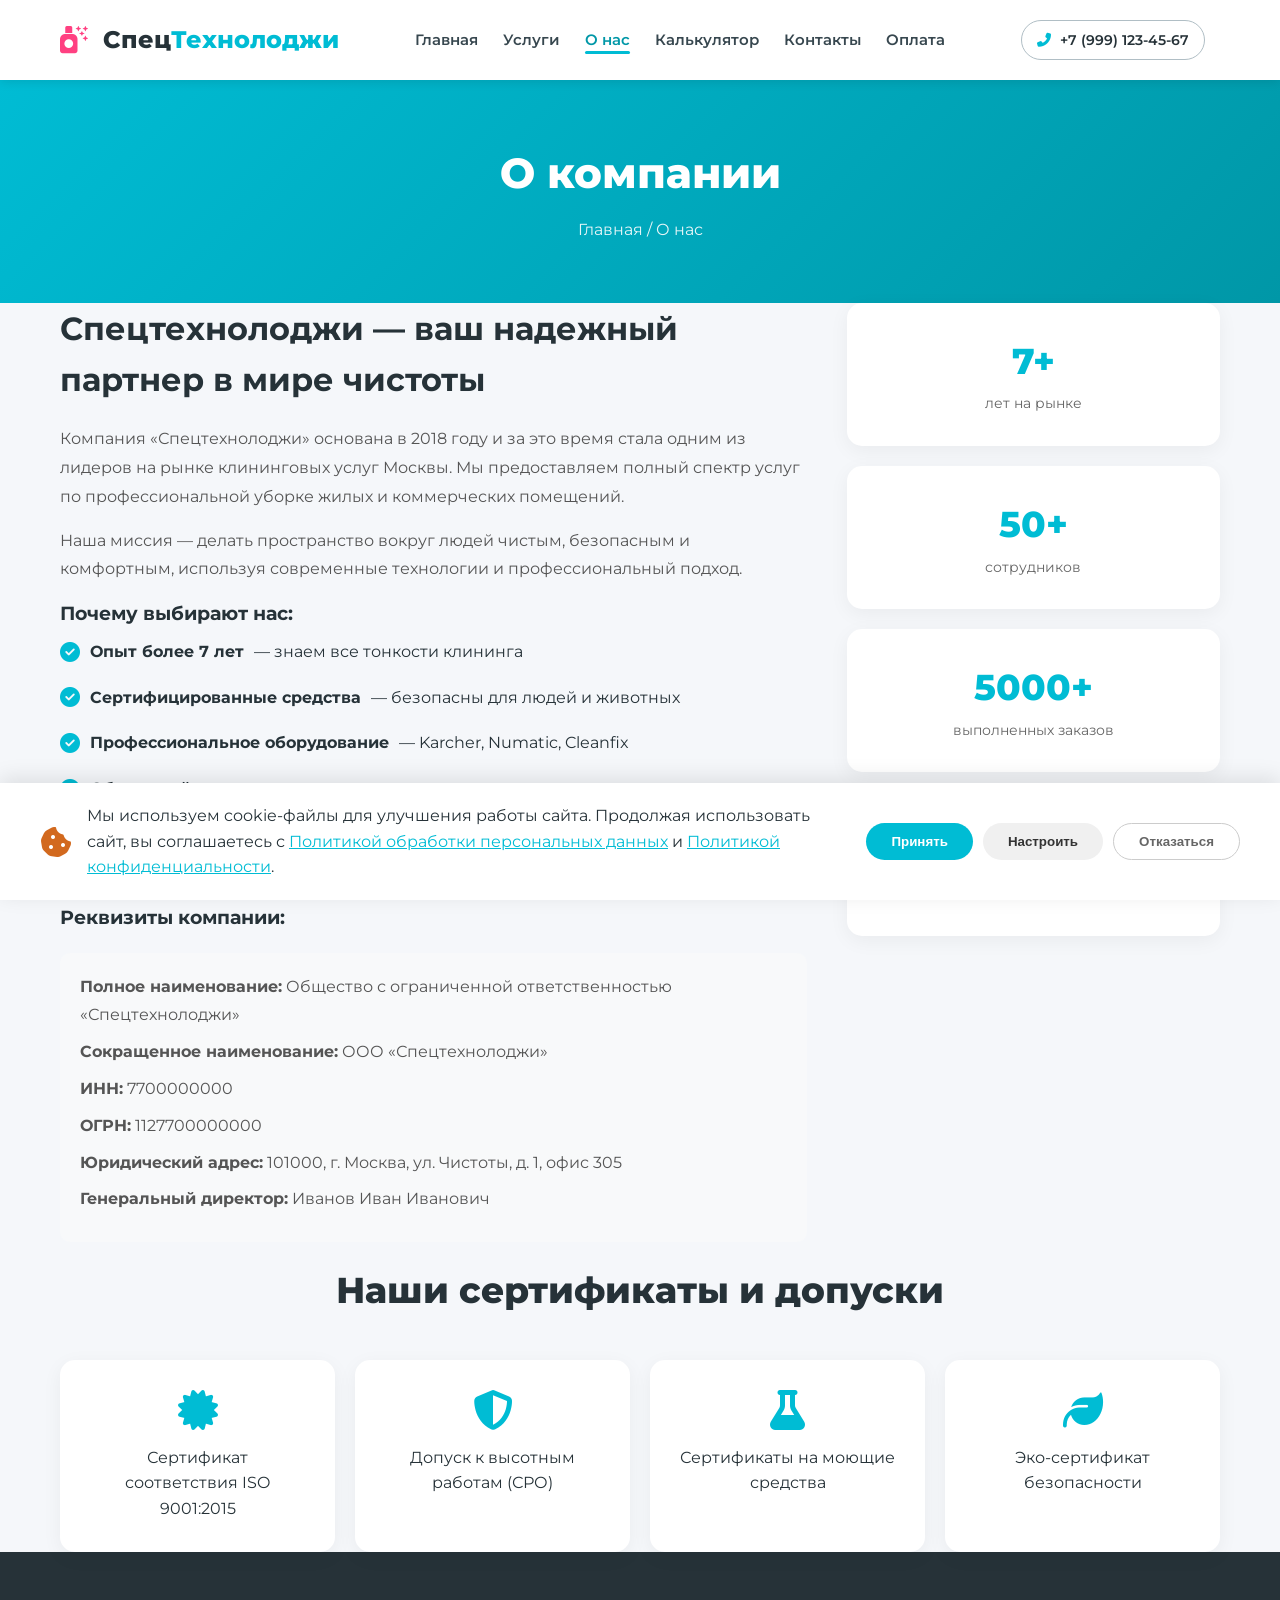
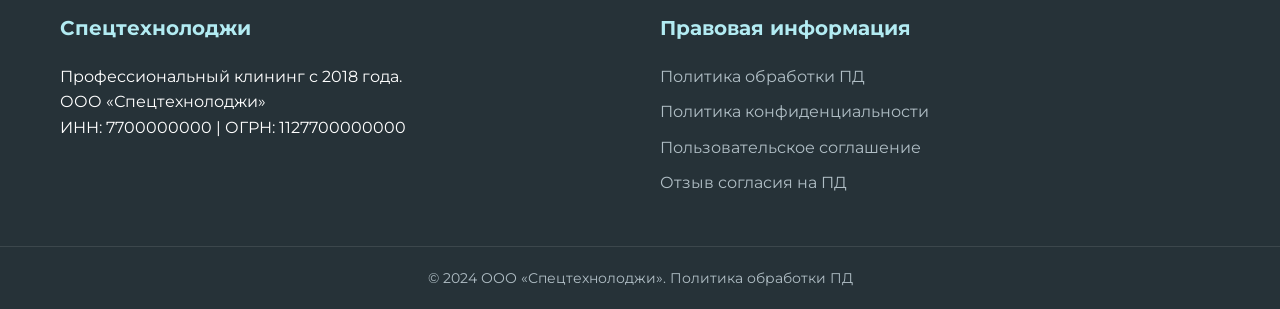
==== about.html @ 724055d8 "Описание что изменили" ====
<!DOCTYPE html>
<html lang="ru">
<head>
    <meta charset="UTF-8">
    <meta name="viewport" content="width=device-width, initial-scale=1.0, user-scalable=yes">
    <meta name="description" content="О компании Спецтехнолоджи - профессиональная клининговая компания в Москве с опытом более 7 лет. Узнайте о наших преимуществах, команде, сертификатах и лицензиях.">
    <meta name="keywords" content="о компании клининг, Спецтехнолоджи, клининговая компания Москва, отзывы клининг">
    <meta name="robots" content="index, follow">
    <link rel="canonical" href="https://spectechnology.ru/about.html">
    <title>О компании | Спецтехнолоджи - Клининговая компания в Москве</title>
    <link rel="stylesheet" href="css/style.css">
    <link href="https://fonts.googleapis.com/css2?family=Montserrat:wght@400;500;600;700;800&display=swap" rel="stylesheet">
    <link rel="stylesheet" href="https://cdnjs.cloudflare.com/ajax/libs/font-awesome/6.5.1/css/all.min.css" integrity="sha512-DTOQO9RWCH3ppGqcWaEA1BIZOC6xxalwEsw9c2QQeAIftl+Vegovlnee1c9QX4TctnWMn13TZye+giMm8e2LwA==" crossorigin="anonymous" referrerpolicy="no-referrer">
</head>
<body>
    <header class="header">
        <div class="container header-container">
            <a href="index.html" class="logo" aria-label="На главную">
                <i class="fas fa-spray-can-sparkles logo-icon"></i>
                <span>Спец<span class="logo-accent">Технолоджи</span></span>
            </a>
            <nav class="nav" id="nav-menu" aria-label="Основное меню">
                <ul class="nav-list">
                    <li><a href="index.html" class="nav-link">Главная</a></li>
                    <li><a href="services.html" class="nav-link">Услуги</a></li>
                    <li><a href="about.html" class="nav-link active" aria-current="page">О нас</a></li>
                    <li><a href="calculator.html" class="nav-link">Калькулятор</a></li>
                    <li><a href="contact.html" class="nav-link">Контакты</a></li>
                    <li><a href="payment.html" class="nav-link">Оплата</a></li>
                </ul>
                <div class="nav-contact-mobile">
                    <a href="tel:+79991234567" class="btn btn-call-mobile"><i class="fas fa-phone-alt"></i> Позвонить</a>
                    <a href="https://wa.me/79991234567" class="btn btn-wa-mobile" target="_blank" rel="noopener noreferrer"><i class="fab fa-whatsapp"></i> WhatsApp</a>
                    <a href="https://t.me/SpecTechnologyBot" class="btn btn-tg-mobile" target="_blank" rel="noopener noreferrer"><i class="fab fa-telegram-plane"></i> Telegram</a>
                </div>
            </nav>
            <div class="header-actions">
                <a href="tel:+79991234567" class="btn btn-phone"><i class="fas fa-phone-alt"></i> +7 (999) 123-45-67</a>
                <button class="burger-menu" id="burger-btn" aria-label="Открыть меню" aria-expanded="false">
                    <span></span><span></span><span></span>
                </button>
            </div>
        </div>
    </header>

    <main>
        <section class="page-header">
            <div class="container">
                <h1>О компании</h1>
                <nav aria-label="Хлебные крошки">
                    <p class="breadcrumbs"><a href="index.html">Главная</a> / О нас</p>
                </nav>
            </div>
        </section>

        <section class="about-content container">
            <div class="about-grid">
                <div class="about-text">
                    <h2>Спецтехнолоджи — ваш надежный партнер в мире чистоты</h2>
                    <p>Компания «Спецтехнолоджи» основана в 2018 году и за это время стала одним из лидеров на рынке клининговых услуг Москвы. Мы предоставляем полный спектр услуг по профессиональной уборке жилых и коммерческих помещений.</p>
                    <p>Наша миссия — делать пространство вокруг людей чистым, безопасным и комфортным, используя современные технологии и профессиональный подход.</p>
                    
                    <h3>Почему выбирают нас:</h3>
                    <ul class="about-list">
                        <li><i class="fas fa-check-circle"></i> <strong>Опыт более 7 лет</strong> — знаем все тонкости клининга</li>
                        <li><i class="fas fa-check-circle"></i> <strong>Сертифицированные средства</strong> — безопасны для людей и животных</li>
                        <li><i class="fas fa-check-circle"></i> <strong>Профессиональное оборудование</strong> — Karcher, Numatic, Cleanfix</li>
                        <li><i class="fas fa-check-circle"></i> <strong>Обученный персонал</strong> — все сотрудники проходят стажировку</li>
                        <li><i class="fas fa-check-circle"></i> <strong>Страхование ответственности</strong> — ваше имущество защищено</li>
                        <li><i class="fas fa-check-circle"></i> <strong>Гибкие цены</strong> — система скидок для постоянных клиентов</li>
                    </ul>
                    
                    <h3>Реквизиты компании:</h3>
                    <div class="company-details">
                        <p><strong>Полное наименование:</strong> Общество с ограниченной ответственностью «Спецтехнолоджи»</p>
                        <p><strong>Сокращенное наименование:</strong> ООО «Спецтехнолоджи»</p>
                        <p><strong>ИНН:</strong> 7700000000</p>
                        <p><strong>ОГРН:</strong> 1127700000000</p>
                        <p><strong>Юридический адрес:</strong> 101000, г. Москва, ул. Чистоты, д. 1, офис 305</p>
                        <p><strong>Генеральный директор:</strong> Иванов Иван Иванович</p>
                    </div>
                </div>
                <div class="about-stats">
                    <div class="stat-card">
                        <span class="stat-big">7+</span>
                        <span class="stat-text">лет на рынке</span>
                    </div>
                    <div class="stat-card">
                        <span class="stat-big">50+</span>
                        <span class="stat-text">сотрудников</span>
                    </div>
                    <div class="stat-card">
                        <span class="stat-big">5000+</span>
                        <span class="stat-text">выполненных заказов</span>
                    </div>
                    <div class="stat-card">
                        <span class="stat-big">98%</span>
                        <span class="stat-text">довольных клиентов</span>
                    </div>
                </div>
            </div>
        </section>

        <section class="certificates container">
            <h2 class="section-title">Наши сертификаты и допуски</h2>
            <div class="certs-grid">
                <div class="cert-card">
                    <i class="fas fa-certificate"></i>
                    <p>Сертификат соответствия ISO 9001:2015</p>
                </div>
                <div class="cert-card">
                    <i class="fas fa-shield-alt"></i>
                    <p>Допуск к высотным работам (СРО)</p>
                </div>
                <div class="cert-card">
                    <i class="fas fa-flask"></i>
                    <p>Сертификаты на моющие средства</p>
                </div>
                <div class="cert-card">
                    <i class="fas fa-leaf"></i>
                    <p>Эко-сертификат безопасности</p>
                </div>
            </div>
        </section>
    </main>

    <footer class="footer">
        <div class="container footer-container">
            <div class="footer-col">
                <h4>Спецтехнолоджи</h4>
                <p>Профессиональный клининг с 2018 года.</p>
                <p>ООО «Спецтехнолоджи»</p>
                <p>ИНН: 7700000000 | ОГРН: 1127700000000</p>
            </div>
            <div class="footer-col">
                <h4>Правовая информация</h4>
                <ul>
                    <li><a href="personal-data-policy.html">Политика обработки ПД</a></li>
                    <li><a href="privacy-policy.html">Политика конфиденциальности</a></li>
                    <li><a href="terms-of-use.html">Пользовательское соглашение</a></li>
                    <li><a href="revoke-consent.html">Отзыв согласия на ПД</a></li>
                </ul>
            </div>
        </div>
        <div class="footer-bottom">
            <div class="container">
                <p>&copy; 2024 ООО «Спецтехнолоджи». <a href="personal-data-policy.html">Политика обработки ПД</a></p>
            </div>
        </div>
    </footer>

    <script src="js/script.js"></script>
    <script src="js/cookie-consent.js"></script>
</body>
</html>
---- css/style.css ----
:root {
    --primary: #00BCD4;
    --primary-dark: #0097A7;
    --primary-light: #B2EBF2;
    --accent: #FF4081;
    --accent-dark: #F50057;
    --dark: #263238;
    --dark-light: #37474F;
    --light: #F5F7FA;
    --white: #FFFFFF;
    --gray: #B0BEC5;
    --font: 'Montserrat', sans-serif;
}

* {
    margin: 0;
    padding: 0;
    box-sizing: border-box;
}

body {
    font-family: var(--font);
    color: var(--dark);
    background-color: var(--light);
    line-height: 1.6;
}

.container {
    max-width: 1200px;
    margin: 0 auto;
    padding: 0 20px;
}

/* ========== КНОПКИ ========== */
.btn {
    display: inline-block;
    padding: 12px 28px;
    border-radius: 50px;
    font-weight: 600;
    text-decoration: none;
    transition: all 0.3s ease;
    border: none;
    cursor: pointer;
    font-family: var(--font);
    font-size: 16px;
    text-align: center;
}

.btn-primary {
    background: linear-gradient(135deg, var(--primary), var(--primary-dark));
    color: var(--white);
    box-shadow: 0 4px 15px rgba(0, 188, 212, 0.4);
}
.btn-primary:hover {
    box-shadow: 0 6px 20px rgba(0, 188, 212, 0.6);
    transform: translateY(-2px);
}

.btn-outline {
    border: 2px solid var(--white);
    color: var(--white);
    background: transparent;
}
.btn-outline:hover {
    background: var(--white);
    color: var(--primary-dark);
}

.btn-outline-dark {
    border: 2px solid var(--dark);
    color: var(--dark);
    background: transparent;
    padding: 10px 25px;
    border-radius: 25px;
    cursor: pointer;
    font-weight: 600;
    text-decoration: none;
    display: inline-block;
}
.btn-outline-dark:hover {
    background: var(--dark);
    color: white;
}

.btn-phone {
    background: transparent;
    color: var(--dark);
    border: 1px solid var(--gray);
    padding: 8px 15px;
    font-size: 14px;
    margin-right: 15px;
}
.btn-phone i { color: var(--primary); margin-right: 5px; }

.btn-small {
    padding: 8px 20px;
    font-size: 14px;
    background: var(--primary);
    color: white;
    border-radius: 25px;
    text-decoration: none;
    display: inline-block;
    margin-top: 15px;
}

.btn-large {
    padding: 15px 40px;
    font-size: 18px;
    width: auto;
}

/* ========== ШАПКА ========== */
.header {
    background: var(--white);
    box-shadow: 0 2px 10px rgba(0,0,0,0.1);
    position: sticky;
    top: 0;
    z-index: 100;
    width: 100%;
}

.header-container {
    display: flex;
    align-items: center;
    justify-content: space-between;
    height: 80px;
    max-width: 1200px;
    margin: 0 auto;
    padding: 0 20px;
}

/* Логотип слева */
.logo {
    font-size: 24px;
    font-weight: 800;
    text-decoration: none;
    color: var(--dark);
    display: flex;
    align-items: center;
    gap: 10px;
    white-space: nowrap;
    flex-shrink: 0;
}
.logo-accent { color: var(--primary); }
.logo-icon { color: var(--accent); margin-right: 5px; font-size: 28px; }

/* Навигация по центру */
.nav {
    display: flex;
    justify-content: center;
    flex: 1;
    margin: 0 20px;
}

.nav-list {
    display: flex;
    list-style: none;
    gap: 25px;
    margin: 0;
    padding: 0;
}

.nav-link {
    text-decoration: none;
    color: var(--dark-light);
    font-weight: 600;
    position: relative;
    padding-bottom: 5px;
    transition: 0.3s;
    white-space: nowrap;
    font-size: 15px;
}

.nav-link.active, .nav-link:hover {
    color: var(--primary-dark);
}

.nav-link.active::after {
    content: '';
    position: absolute;
    bottom: 0;
    left: 0;
    width: 100%;
    height: 3px;
    background: var(--primary);
    border-radius: 2px;
}

/* Телефон и соцсети справа */
.header-actions {
    display: flex;
    align-items: center;
    gap: 12px;
    flex-shrink: 0;
}

.social-links-header {
    display: flex;
    gap: 8px;
}

.social-icon {
    width: 36px;
    height: 36px;
    border-radius: 50%;
    display: flex;
    align-items: center;
    justify-content: center;
    color: white;
    font-size: 16px;
    text-decoration: none;
    transition: 0.3s;
}
.social-icon.wa { background: #25D366; }
.social-icon.tg { background: #0088cc; }
.social-icon:hover { transform: scale(1.1); }

/* Бургер-меню */
.burger-menu {
    display: none;
    flex-direction: column;
    gap: 5px;
    background: none;
    border: none;
    cursor: pointer;
    padding: 5px;
}
.burger-menu span {
    width: 25px;
    height: 3px;
    background: var(--dark);
    transition: 0.3s;
}

.nav-contact-mobile { display: none; }

/* ========== ГЕРОЙ ========== */
.hero {
    background: linear-gradient(135deg, #00BCD4 0%, #0097A7 50%, #006064 100%);
    min-height: 600px;
    display: flex;
    align-items: center;
    position: relative;
    color: var(--white);
    overflow: hidden;
}

.hero::before {
    content: '';
    position: absolute;
    top: -50%;
    right: -10%;
    width: 500px;
    height: 500px;
    background: rgba(255,255,255,0.05);
    border-radius: 50%;
}

.hero-content {
    position: relative;
    z-index: 1;
    padding: 80px 0;
    max-width: 650px;
}

.hero h1 {
    font-size: 48px;
    font-weight: 800;
    margin-bottom: 20px;
    line-height: 1.2;
}

.hero-subtitle {
    font-size: 18px;
    margin-bottom: 30px;
    opacity: 0.9;
    line-height: 1.6;
}

.hero-buttons {
    display: flex;
    gap: 15px;
    flex-wrap: wrap;
    margin-bottom: 40px;
}

.hero-stats {
    display: flex;
    gap: 40px;
}

.stat-item {
    text-align: center;
}

.stat-number {
    display: block;
    font-size: 32px;
    font-weight: 800;
}

.stat-label {
    font-size: 14px;
    opacity: 0.8;
}

/* ========== ПРЕИМУЩЕСТВА ========== */
.features {
    display: grid;
    grid-template-columns: repeat(auto-fit, minmax(280px, 1fr));
    gap: 30px;
    margin-top: -60px;
    position: relative;
    z-index: 2;
}

.feature-card {
    background: var(--white);
    padding: 40px 30px;
    border-radius: 20px;
    box-shadow: 0 10px 30px rgba(0,0,0,0.08);
    text-align: center;
    transition: 0.3s;
}

.feature-card:hover {
    transform: translateY(-10px);
    box-shadow: 0 15px 40px rgba(0,0,0,0.12);
}

.feature-icon-wrapper {
    width: 80px;
    height: 80px;
    background: linear-gradient(135deg, var(--primary-light), var(--primary));
    border-radius: 50%;
    display: flex;
    align-items: center;
    justify-content: center;
    margin: 0 auto 20px;
}

.feature-icon {
    font-size: 35px;
    color: white;
}

.feature-card h3 {
    font-size: 20px;
    margin-bottom: 15px;
    color: var(--dark);
}

.feature-card p {
    color: #666;
    line-height: 1.6;
}

/* ========== СЕКЦИИ ========== */
section {
    padding: 80px 0;
}

.section-title {
    text-align: center;
    font-size: 36px;
    font-weight: 800;
    margin-bottom: 15px;
    color: var(--dark);
}

.section-subtitle {
    text-align: center;
    color: #666;
    margin-bottom: 50px;
    font-size: 18px;
}

/* ========== УСЛУГИ НА ГЛАВНОЙ ========== */
.services-grid {
    display: grid;
    grid-template-columns: repeat(auto-fit, minmax(300px, 1fr));
    gap: 30px;
}

.service-card {
    background: white;
    padding: 40px 30px;
    border-radius: 20px;
    box-shadow: 0 5px 20px rgba(0,0,0,0.05);
    text-align: center;
    transition: 0.3s;
    display: flex;
    flex-direction: column;
}

.service-card:hover {
    transform: translateY(-5px);
    box-shadow: 0 10px 30px rgba(0,0,0,0.1);
}

.service-card-icon {
    font-size: 50px;
    color: var(--primary);
    margin-bottom: 20px;
}

.service-card h3 {
    font-size: 20px;
    margin-bottom: 15px;
}

.service-card p {
    color: #666;
    margin-bottom: 20px;
    line-height: 1.6;
    flex-grow: 1;
}

.service-card .btn-small {
    margin-top: auto;
    align-self: center;
}

/* Специальная карточка CTA */
.service-card-cta {
    background: linear-gradient(135deg, #E0F7FA, #B2EBF2);
    border: 2px dashed var(--primary);
    justify-content: center;
}

.service-card-cta .service-card-icon {
    opacity: 0.6;
}

.service-card-cta h3 {
    color: var(--primary-dark);
}

.service-card-cta .btn-primary {
    background: linear-gradient(135deg, var(--primary), var(--primary-dark));
    color: white;
    margin-top: auto;
    align-self: center;
}

/* ========== КАК МЫ РАБОТАЕМ ========== */
.how-we-work {
    background: white;
    margin: 0;
    padding: 80px 20px;
    text-align: center;
}

.how-we-work .section-title {
    margin-bottom: 50px;
}

.steps {
    display: flex;
    justify-content: center;
    align-items: center;
    gap: 20px;
    flex-wrap: wrap;
    max-width: 1000px;
    margin: 0 auto;
}

.step {
    text-align: center;
    flex: 1;
    min-width: 150px;
}

.step-number {
    width: 60px;
    height: 60px;
    background: linear-gradient(135deg, var(--primary), var(--primary-dark));
    color: white;
    border-radius: 50%;
    display: flex;
    align-items: center;
    justify-content: center;
    font-size: 24px;
    font-weight: 800;
    margin: 0 auto 15px;
}

.step h4 {
    font-size: 18px;
    margin-bottom: 10px;
}

.step p {
    font-size: 14px;
    color: #666;
}

.step-arrow {
    font-size: 30px;
    color: var(--primary);
}

/* ========== ФОРМА ЗАЯВКИ ========== */
.quick-form-section {
    background: linear-gradient(135deg, #00BCD4, #0097A7);
    color: white;
    text-align: center;
    margin: 0;
}

.quick-form-section h2 {
    font-size: 36px;
    margin-bottom: 15px;
}

.quick-form-section > .container > p {
    margin-bottom: 30px;
    font-size: 18px;
    opacity: 0.9;
}

.quick-form .form-group {
    display: flex;
    gap: 15px;
    flex-wrap: wrap;
    justify-content: center;
    margin: 30px 0 15px;
}

.quick-form input[type="text"],
.quick-form input[type="tel"],
.quick-form input[type="email"],
.quick-form input[type="number"] {
    padding: 15px 25px;
    border: 2px solid transparent;
    border-radius: 50px;
    flex: 1 1 250px;
    font-family: var(--font);
    font-size: 16px;
    transition: 0.3s;
    outline: none;
}

.quick-form input:focus {
    border-color: var(--accent);
}

.form-footer {
    margin-top: 20px;
}

.privacy-check {
    display: flex;
    align-items: center;
    gap: 10px;
    justify-content: center;
    font-size: 14px;
    margin: 15px 0;
}

.privacy-check a {
    color: white;
    text-decoration: underline;
}

.age-notice {
    font-size: 13px;
    opacity: 0.8;
    margin-top: 10px;
}

/* ========== ОТЗЫВЫ ========== */
.reviews {
    background: white;
    margin: 0;
    text-align: center;
}

.reviews .section-title {
    margin-bottom: 50px;
}

.reviews-grid {
    display: grid;
    grid-template-columns: repeat(auto-fit, minmax(300px, 1fr));
    gap: 30px;
    text-align: left;
}

.review-card {
    background: var(--light);
    padding: 30px;
    border-radius: 20px;
}

.review-stars {
    color: #FFD700;
    font-size: 20px;
    margin-bottom: 15px;
}

.review-text {
    font-style: italic;
    color: #555;
    margin-bottom: 15px;
    line-height: 1.6;
}

.review-author {
    font-weight: 600;
    color: var(--dark);
}

/* ========== СТРАНИЦЫ ========== */
.page-header {
    background: linear-gradient(135deg, var(--primary), var(--primary-dark));
    color: white;
    padding: 60px 0;
    text-align: center;
}

.page-header h1 {
    font-size: 42px;
    font-weight: 800;
    margin-bottom: 10px;
}

.breadcrumbs {
    font-size: 16px;
    opacity: 0.9;
}

.breadcrumbs a {
    color: white;
    text-decoration: none;
}
.breadcrumbs a:hover {
    text-decoration: underline;
}

/* ========== УСЛУГИ ДЕТАЛЬНО ========== */
.services-detailed {
    padding: 60px 20px;
}

.service-detail-card {
    display: flex;
    gap: 40px;
    background: white;
    border-radius: 20px;
    padding: 40px;
    margin-bottom: 30px;
    box-shadow: 0 5px 20px rgba(0,0,0,0.05);
    align-items: flex-start;
}

.service-detail-image {
    width: 100px;
    height: 100px;
    background: linear-gradient(135deg, var(--primary-light), var(--primary));
    border-radius: 20px;
    display: flex;
    align-items: center;
    justify-content: center;
    flex-shrink: 0;
}

.service-detail-image i {
    font-size: 50px;
    color: white;
}

.service-detail-content {
    flex: 1;
}

.service-detail-content h2 {
    font-size: 28px;
    margin-bottom: 15px;
    color: var(--dark);
}

.service-detail-content h3 {
    font-size: 18px;
    margin: 20px 0 10px;
    color: var(--primary-dark);
}

.service-detail-content ul {
    list-style: none;
    padding: 0;
}

.service-detail-content ul li {
    padding: 5px 0;
    color: #555;
}

.service-detail-content ul li::before {
    content: '✓';
    color: var(--primary);
    margin-right: 10px;
    font-weight: bold;
}

.service-prices {
    margin: 20px 0;
    display: flex;
    align-items: baseline;
    gap: 10px;
}

.price {
    font-size: 28px;
    font-weight: 800;
    color: var(--primary-dark);
}

.price-note {
    font-size: 14px;
    color: #999;
}

/* ========== О КОМПАНИИ ========== */
.about-grid {
    display: grid;
    grid-template-columns: 2fr 1fr;
    gap: 40px;
    align-items: start;
}

.about-text h2 {
    font-size: 32px;
    margin-bottom: 20px;
    color: var(--dark);
}

.about-text p {
    margin-bottom: 15px;
    line-height: 1.8;
    color: #555;
}

.about-list {
    list-style: none;
    padding: 0;
}

.about-list li {
    padding: 10px 0;
    display: flex;
    align-items: center;
    gap: 10px;
}

.about-list li i {
    color: var(--primary);
    font-size: 20px;
}

.about-stats {
    display: flex;
    flex-direction: column;
    gap: 20px;
}

.stat-card {
    background: white;
    padding: 30px;
    border-radius: 15px;
    text-align: center;
    box-shadow: 0 5px 20px rgba(0,0,0,0.05);
}

.stat-big {
    display: block;
    font-size: 36px;
    font-weight: 800;
    color: var(--primary);
}

.stat-text {
    color: #666;
    font-size: 14px;
}

.company-details {
    background: #f8f9fa;
    padding: 20px;
    border-radius: 10px;
    margin: 20px 0;
}

.company-details p {
    margin-bottom: 8px;
}

/* ========== СЕРТИФИКАТЫ ========== */
.certs-grid {
    display: grid;
    grid-template-columns: repeat(auto-fit, minmax(250px, 1fr));
    gap: 20px;
    margin-top: 40px;
}

.cert-card {
    background: white;
    padding: 30px;
    border-radius: 15px;
    text-align: center;
    box-shadow: 0 5px 20px rgba(0,0,0,0.05);
}

.cert-card i {
    font-size: 40px;
    color: var(--primary);
    margin-bottom: 15px;
}

/* ========== КАЛЬКУЛЯТОР ========== */
.calculator-wrapper {
    background: white;
    border-radius: 20px;
    padding: 40px;
    box-shadow: 0 10px 30px rgba(0,0,0,0.05);
    max-width: 600px;
    margin: 0 auto;
}

.calculator-wrapper h2 {
    text-align: center;
    margin-bottom: 10px;
}

.calculator-wrapper > p {
    text-align: center;
    color: #666;
    margin-bottom: 30px;
}

.calculator-form {
    display: flex;
    flex-direction: column;
    gap: 20px;
}

.calc-field {
    display: flex;
    flex-direction: column;
    gap: 8px;
}

.calc-field label {
    font-weight: 600;
    color: var(--dark);
}

.calc-field select,
.calc-field input {
    padding: 12px 15px;
    border: 2px solid #e0e0e0;
    border-radius: 10px;
    font-size: 16px;
    font-family: var(--font);
}

.calc-field select:focus,
.calc-field input:focus {
    outline: none;
    border-color: var(--primary);
}

.checkbox-field {
    flex-direction: row;
    align-items: center;
    gap: 10px;
}

.checkbox-field input[type="checkbox"] {
    width: 20px;
    height: 20px;
    cursor: pointer;
}

.calc-result {
    background: #E0F7FA;
    padding: 20px;
    border-radius: 15px;
    margin-top: 20px;
    text-align: center;
    font-size: 20px;
    color: var(--primary-dark);
}

.calc-note {
    text-align: center;
    margin-top: 30px;
    padding: 20px;
    background: #FFF8E1;
    border-radius: 10px;
}

.calc-note p {
    margin-bottom: 15px;
    color: #F57F17;
}

/* ========== КОНТАКТЫ ========== */
.contact-grid {
    display: grid;
    grid-template-columns: 1fr 1fr;
    gap: 40px;
}

.contact-methods {
    display: flex;
    flex-direction: column;
    gap: 15px;
    margin-top: 30px;
}

.contact-method {
    display: flex;
    align-items: center;
    gap: 15px;
    padding: 15px 20px;
    border-radius: 15px;
    text-decoration: none;
    transition: 0.3s;
    background: white;
    box-shadow: 0 2px 10px rgba(0,0,0,0.05);
}

.contact-method:hover {
    transform: translateX(5px);
    box-shadow: 0 5px 20px rgba(0,0,0,0.1);
}

.contact-method i {
    font-size: 24px;
    width: 40px;
    text-align: center;
}

.phone-method i { color: #4CAF50; }
.wa-method i { color: #25D366; }
.tg-method i { color: #0088cc; }
.email-method i { color: #FF5722; }
.address-method i { color: #FF9800; }
.time-method i { color: #9C27B0; }
.requisites-method i { color: #607D8B; }

.contact-method strong {
    display: block;
    color: var(--dark);
    margin-bottom: 3px;
}

.contact-method span {
    color: #666;
    font-size: 14px;
}

.contact-form-wrapper {
    background: white;
    padding: 40px;
    border-radius: 20px;
    box-shadow: 0 10px 30px rgba(0,0,0,0.05);
}

.contact-form {
    display: flex;
    flex-direction: column;
    gap: 20px;
}

.form-field {
    display: flex;
    flex-direction: column;
    gap: 8px;
}

.form-field label {
    font-weight: 600;
    color: var(--dark);
}

.form-field input,
.form-field select,
.form-field textarea {
    padding: 12px 15px;
    border: 2px solid #e0e0e0;
    border-radius: 10px;
    font-size: 16px;
    font-family: var(--font);
}

.form-field input:focus,
.form-field select:focus,
.form-field textarea:focus {
    outline: none;
    border-color: var(--primary);
}

/* ========== ОПЛАТА ========== */
.payment-card {
    background: white;
    border-radius: 20px;
    padding: 40px;
    box-shadow: 0 10px 30px rgba(0,0,0,0.05);
    max-width: 600px;
    margin: 0 auto;
}

.payment-method-card {
    display: flex;
    align-items: center;
    gap: 15px;
    padding: 15px 20px;
    border: 2px solid var(--primary);
    border-radius: 10px;
    background: #f0fdff;
    margin: 15px 0;
}

.payment-method-card i {
    font-size: 24px;
    color: var(--primary);
}

.secure-note {
    text-align: center;
    color: #4CAF50;
    font-size: 14px;
    margin-top: 15px;
}

.payment-info {
    max-width: 600px;
    margin: 40px auto;
    background: white;
    padding: 30px;
    border-radius: 20px;
    box-shadow: 0 5px 20px rgba(0,0,0,0.05);
}

.payment-info h3 {
    margin-top: 20px;
    margin-bottom: 10px;
}

.payment-info ul {
    list-style: none;
    padding: 0;
}

.payment-info ul li {
    padding: 8px 0;
}

/* ========== CTA ========== */
.cta-section {
    background: linear-gradient(135deg, var(--primary), var(--primary-dark));
    color: white;
    text-align: center;
    padding: 80px 20px;
}

.cta-section h2 {
    font-size: 36px;
    margin-bottom: 15px;
}

.cta-section p {
    font-size: 18px;
    margin-bottom: 30px;
    opacity: 0.9;
}

/* ========== КАРТА ========== */
.map-placeholder {
    border-radius: 20px;
    overflow: hidden;
    box-shadow: 0 5px 20px rgba(0,0,0,0.05);
}

/* ========== ПОДВАЛ ========== */
.footer {
    background: var(--dark);
    color: var(--white);
    padding: 60px 0 20px;
}

.footer-container {
    display: grid;
    grid-template-columns: repeat(auto-fit, minmax(250px, 1fr));
    gap: 40px;
}

.footer h4 {
    font-size: 20px;
    margin-bottom: 20px;
    color: var(--primary-light);
}

.footer a {
    color: var(--gray);
    text-decoration: none;
}

.footer a:hover {
    color: var(--primary);
}

.footer ul {
    list-style: none;
}

.footer ul li {
    margin-bottom: 10px;
    display: flex;
    align-items: center;
    gap: 8px;
}

.footer-socials {
    display: flex;
    gap: 10px;
    margin-top: 15px;
}

.footer-socials a {
    width: 40px;
    height: 40px;
    background: rgba(255,255,255,0.1);
    border-radius: 50%;
    display: flex;
    align-items: center;
    justify-content: center;
    color: white;
    font-size: 18px;
    transition: 0.3s;
}

.footer-socials a:hover {
    background: var(--primary);
}

.footer-bottom {
    border-top: 1px solid rgba(255,255,255,0.1);
    margin-top: 40px;
    padding-top: 20px;
    text-align: center;
    font-size: 14px;
    color: var(--gray);
}

.footer-disclaimer {
    font-size: 12px;
    color: #999;
    margin-top: 10px;
}

/* ========== МОДАЛЬНЫЕ ОКНА ========== */
.modal {
    display: none;
    position: fixed;
    z-index: 200;
    left: 0;
    top: 0;
    width: 100%;
    height: 100%;
    background: rgba(0,0,0,0.5);
    overflow-y: auto;
}

.modal-content {
    background: white;
    margin: 10% auto;
    padding: 30px;
    width: 80%;
    max-width: 600px;
    border-radius: 20px;
    position: relative;
}

.close-modal {
    position: absolute;
    top: 15px;
    right: 20px;
    font-size: 28px;
    cursor: pointer;
    color: var(--gray);
    background: none;
    border: none;
}
.close-modal:hover {
    color: var(--dark);
}

/* ========== ВСПОМОГАТЕЛЬНЫЕ КЛАССЫ ========== */
.sr-only {
    position: absolute;
    width: 1px;
    height: 1px;
    padding: 0;
    margin: -1px;
    overflow: hidden;
    clip: rect(0, 0, 0, 0);
    white-space: nowrap;
    border-width: 0;
}

.input-wrapper {
    flex: 1 1 250px;
}

.input-wrapper input {
    width: 100%;
}

/* ========== АДАПТИВНОСТЬ ========== */
@media (max-width: 1024px) {
    .about-grid {
        grid-template-columns: 1fr;
    }
    
    .contact-grid {
        grid-template-columns: 1fr;
    }
}

@media (max-width: 768px) {
    .nav {
        display: none;
    }
    
    .nav.active {
        display: block;
        position: absolute;
        top: 80px;
        left: 0;
        background: white;
        width: 100%;
        padding: 20px;
        box-shadow: 0 5px 10px rgba(0,0,0,0.1);
    }
    
    .nav.active .nav-list {
        flex-direction: column;
        gap: 15px;
    }
    
    .header-actions .btn-phone,
    .social-links-header {
        display: none;
    }
    
    .burger-menu {
        display: flex;
    }
    
    .nav-contact-mobile {
        display: flex;
        gap: 10px;
        margin-top: 20px;
        flex-wrap: wrap;
    }
    
    .hero h1 {
        font-size: 32px;
    }
    
    .hero-stats {
        flex-direction: column;
        gap: 20px;
    }
    
    .hero-buttons {
        flex-direction: column;
    }
    
    .steps {
        flex-direction: column;
    }
    
    .step-arrow {
        transform: rotate(90deg);
    }
    
    .service-detail-card {
        flex-direction: column;
        text-align: center;
    }
    
    .service-detail-image {
        margin: 0 auto;
    }
    
    .features {
        margin-top: 30px;
    }
    
    .quick-form .form-group {
        flex-direction: column;
    }
}

@media (max-width: 480px) {
    .hero {
        min-height: 400px;
    }
    
    .hero h1 {
        font-size: 28px;
    }
    
    .section-title {
        font-size: 28px;
    }
    
    .page-header h1 {
        font-size: 32px;
    }
}
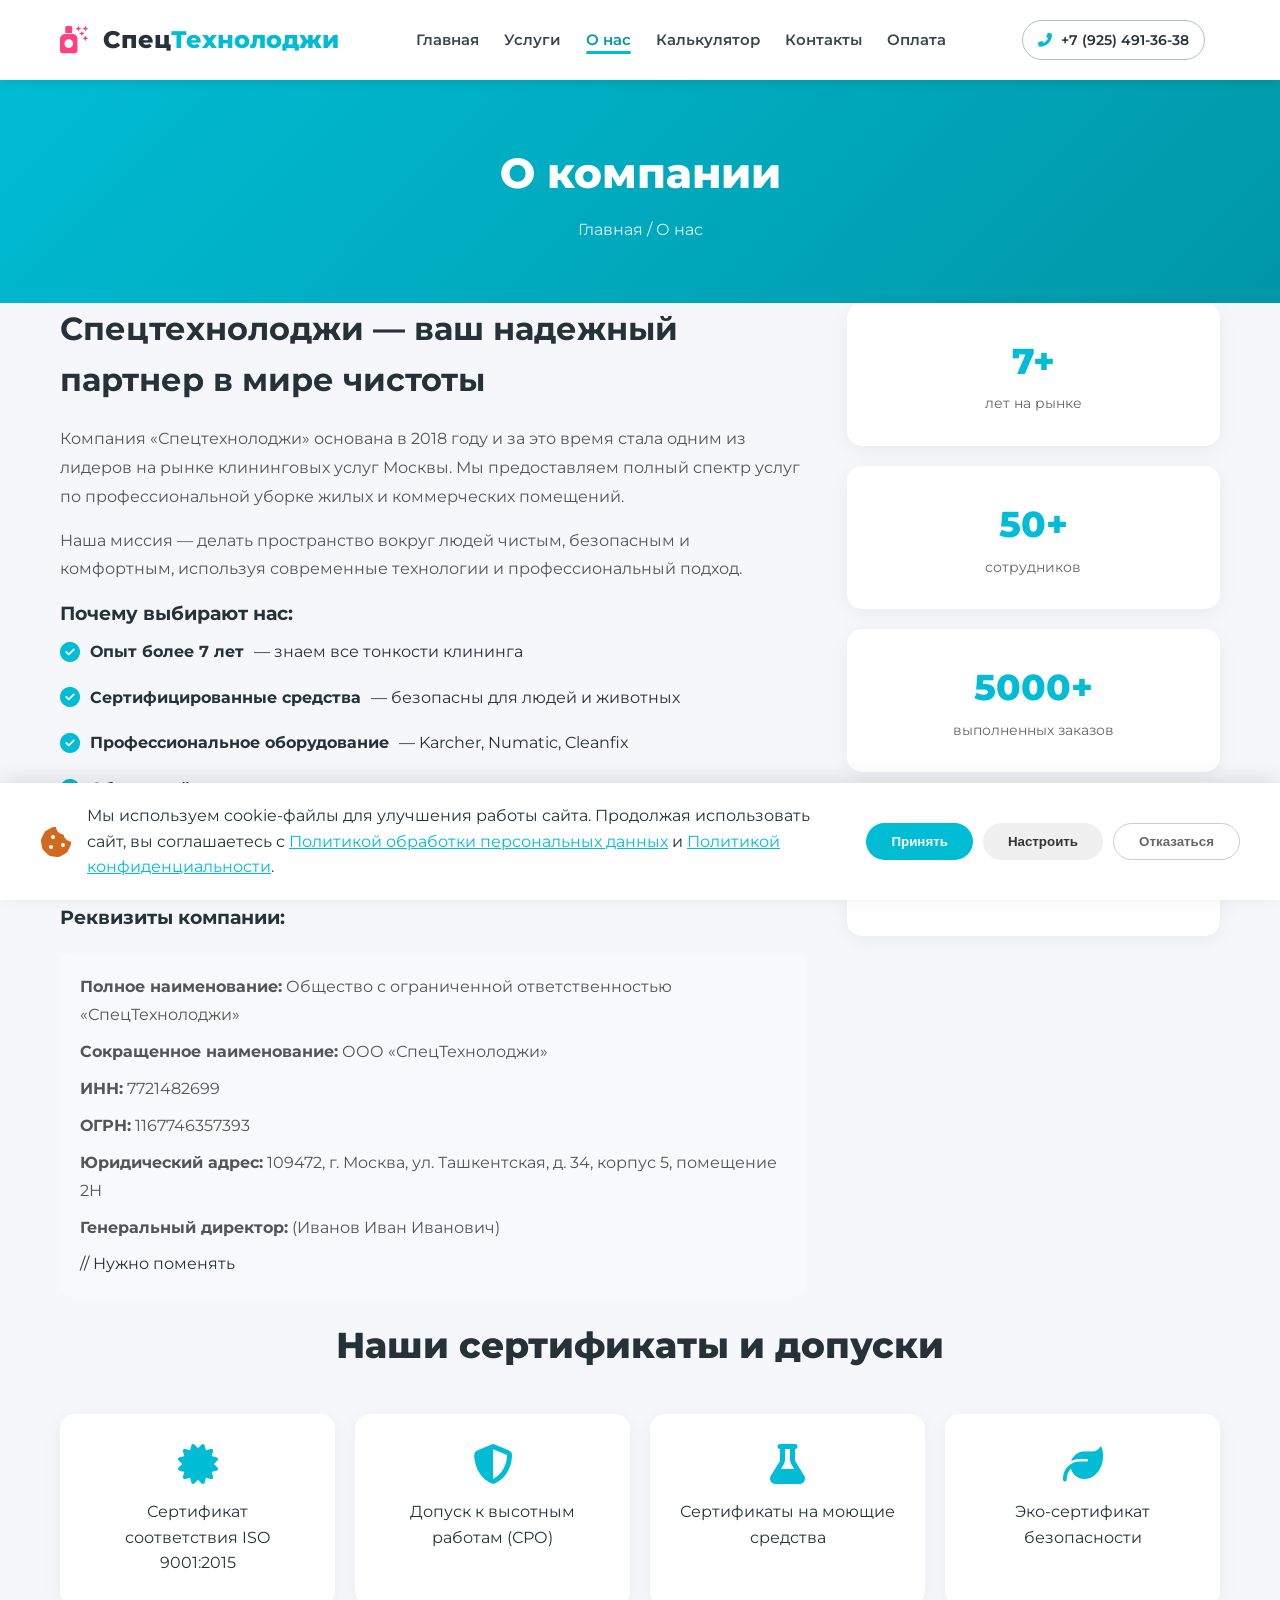
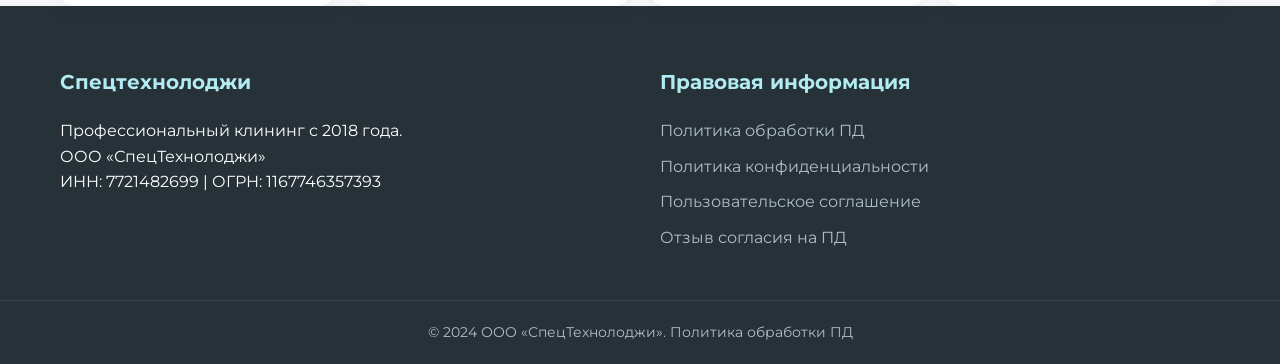
==== commit 60f51fb9: "Обновление данных" ====
--- a/about.html
+++ b/about.html
@@ -3,11 +3,11 @@
 <head>
     <meta charset="UTF-8">
     <meta name="viewport" content="width=device-width, initial-scale=1.0, user-scalable=yes">
-    <meta name="description" content="О компании Спецтехнолоджи - профессиональная клининговая компания в Москве с опытом более 7 лет. Узнайте о наших преимуществах, команде, сертификатах и лицензиях.">
-    <meta name="keywords" content="о компании клининг, Спецтехнолоджи, клининговая компания Москва, отзывы клининг">
+    <meta name="description" content="О компании СпецТехнолоджи - профессиональная клининговая компания в Москве с опытом более 7 лет. Узнайте о наших преимуществах, команде, сертификатах и лицензиях.">
+    <meta name="keywords" content="о компании клининг, СпецТехнолоджи, клининговая компания Москва, отзывы клининг">
     <meta name="robots" content="index, follow">
     <link rel="canonical" href="https://spectechnology.ru/about.html">
-    <title>О компании | Спецтехнолоджи - Клининговая компания в Москве</title>
+    <title>О компании | СпецТехнолоджи - Клининговая компания в Москве</title>
     <link rel="stylesheet" href="css/style.css">
     <link href="https://fonts.googleapis.com/css2?family=Montserrat:wght@400;500;600;700;800&display=swap" rel="stylesheet">
     <link rel="stylesheet" href="https://cdnjs.cloudflare.com/ajax/libs/font-awesome/6.5.1/css/all.min.css" integrity="sha512-DTOQO9RWCH3ppGqcWaEA1BIZOC6xxalwEsw9c2QQeAIftl+Vegovlnee1c9QX4TctnWMn13TZye+giMm8e2LwA==" crossorigin="anonymous" referrerpolicy="no-referrer">
@@ -29,13 +29,13 @@
                     <li><a href="payment.html" class="nav-link">Оплата</a></li>
                 </ul>
                 <div class="nav-contact-mobile">
-                    <a href="tel:+79991234567" class="btn btn-call-mobile"><i class="fas fa-phone-alt"></i> Позвонить</a>
-                    <a href="https://wa.me/79991234567" class="btn btn-wa-mobile" target="_blank" rel="noopener noreferrer"><i class="fab fa-whatsapp"></i> WhatsApp</a>
+                    <a href="tel:+79254913638" class="btn btn-call-mobile"><i class="fas fa-phone-alt"></i> Позвонить</a>
+                    <a href="https://wa.me/79254913638" class="btn btn-wa-mobile" target="_blank" rel="noopener noreferrer"><i class="fab fa-whatsapp"></i> WhatsApp</a>
                     <a href="https://t.me/SpecTechnologyBot" class="btn btn-tg-mobile" target="_blank" rel="noopener noreferrer"><i class="fab fa-telegram-plane"></i> Telegram</a>
                 </div>
             </nav>
             <div class="header-actions">
-                <a href="tel:+79991234567" class="btn btn-phone"><i class="fas fa-phone-alt"></i> +7 (999) 123-45-67</a>
+                <a href="tel:+79254913638" class="btn btn-phone"><i class="fas fa-phone-alt"></i> +7 (925) 491-36-38</a>
                 <button class="burger-menu" id="burger-btn" aria-label="Открыть меню" aria-expanded="false">
                     <span></span><span></span><span></span>
                 </button>
@@ -72,12 +72,12 @@
                     
                     <h3>Реквизиты компании:</h3>
                     <div class="company-details">
-                        <p><strong>Полное наименование:</strong> Общество с ограниченной ответственностью «Спецтехнолоджи»</p>
-                        <p><strong>Сокращенное наименование:</strong> ООО «Спецтехнолоджи»</p>
-                        <p><strong>ИНН:</strong> 7700000000</p>
-                        <p><strong>ОГРН:</strong> 1127700000000</p>
-                        <p><strong>Юридический адрес:</strong> 101000, г. Москва, ул. Чистоты, д. 1, офис 305</p>
-                        <p><strong>Генеральный директор:</strong> Иванов Иван Иванович</p>
+                        <p><strong>Полное наименование:</strong> Общество с ограниченной ответственностью «СпецТехнолоджи»</p>
+                        <p><strong>Сокращенное наименование:</strong> ООО «СпецТехнолоджи»</p>
+                        <p><strong>ИНН:</strong> 7721482699</p>
+                        <p><strong>ОГРН:</strong> 1167746357393</p>
+                        <p><strong>Юридический адрес:</strong> 109472, г. Москва, ул. Ташкентская, д. 34, корпус 5, помещение 2Н</p>
+                        <p><strong>Генеральный директор:</strong> (Иванов Иван Иванович)</p> // Нужно поменять
                     </div>
                 </div>
                 <div class="about-stats">
@@ -129,8 +129,8 @@
             <div class="footer-col">
                 <h4>Спецтехнолоджи</h4>
                 <p>Профессиональный клининг с 2018 года.</p>
-                <p>ООО «Спецтехнолоджи»</p>
-                <p>ИНН: 7700000000 | ОГРН: 1127700000000</p>
+                <p>ООО «СпецТехнолоджи»</p>
+                <p>ИНН: 7721482699 | ОГРН: 1167746357393</p>
             </div>
             <div class="footer-col">
                 <h4>Правовая информация</h4>
@@ -144,7 +144,7 @@
         </div>
         <div class="footer-bottom">
             <div class="container">
-                <p>&copy; 2024 ООО «Спецтехнолоджи». <a href="personal-data-policy.html">Политика обработки ПД</a></p>
+                <p>&copy; 2024 ООО «СпецТехнолоджи». <a href="personal-data-policy.html">Политика обработки ПД</a></p>
             </div>
         </div>
     </footer>
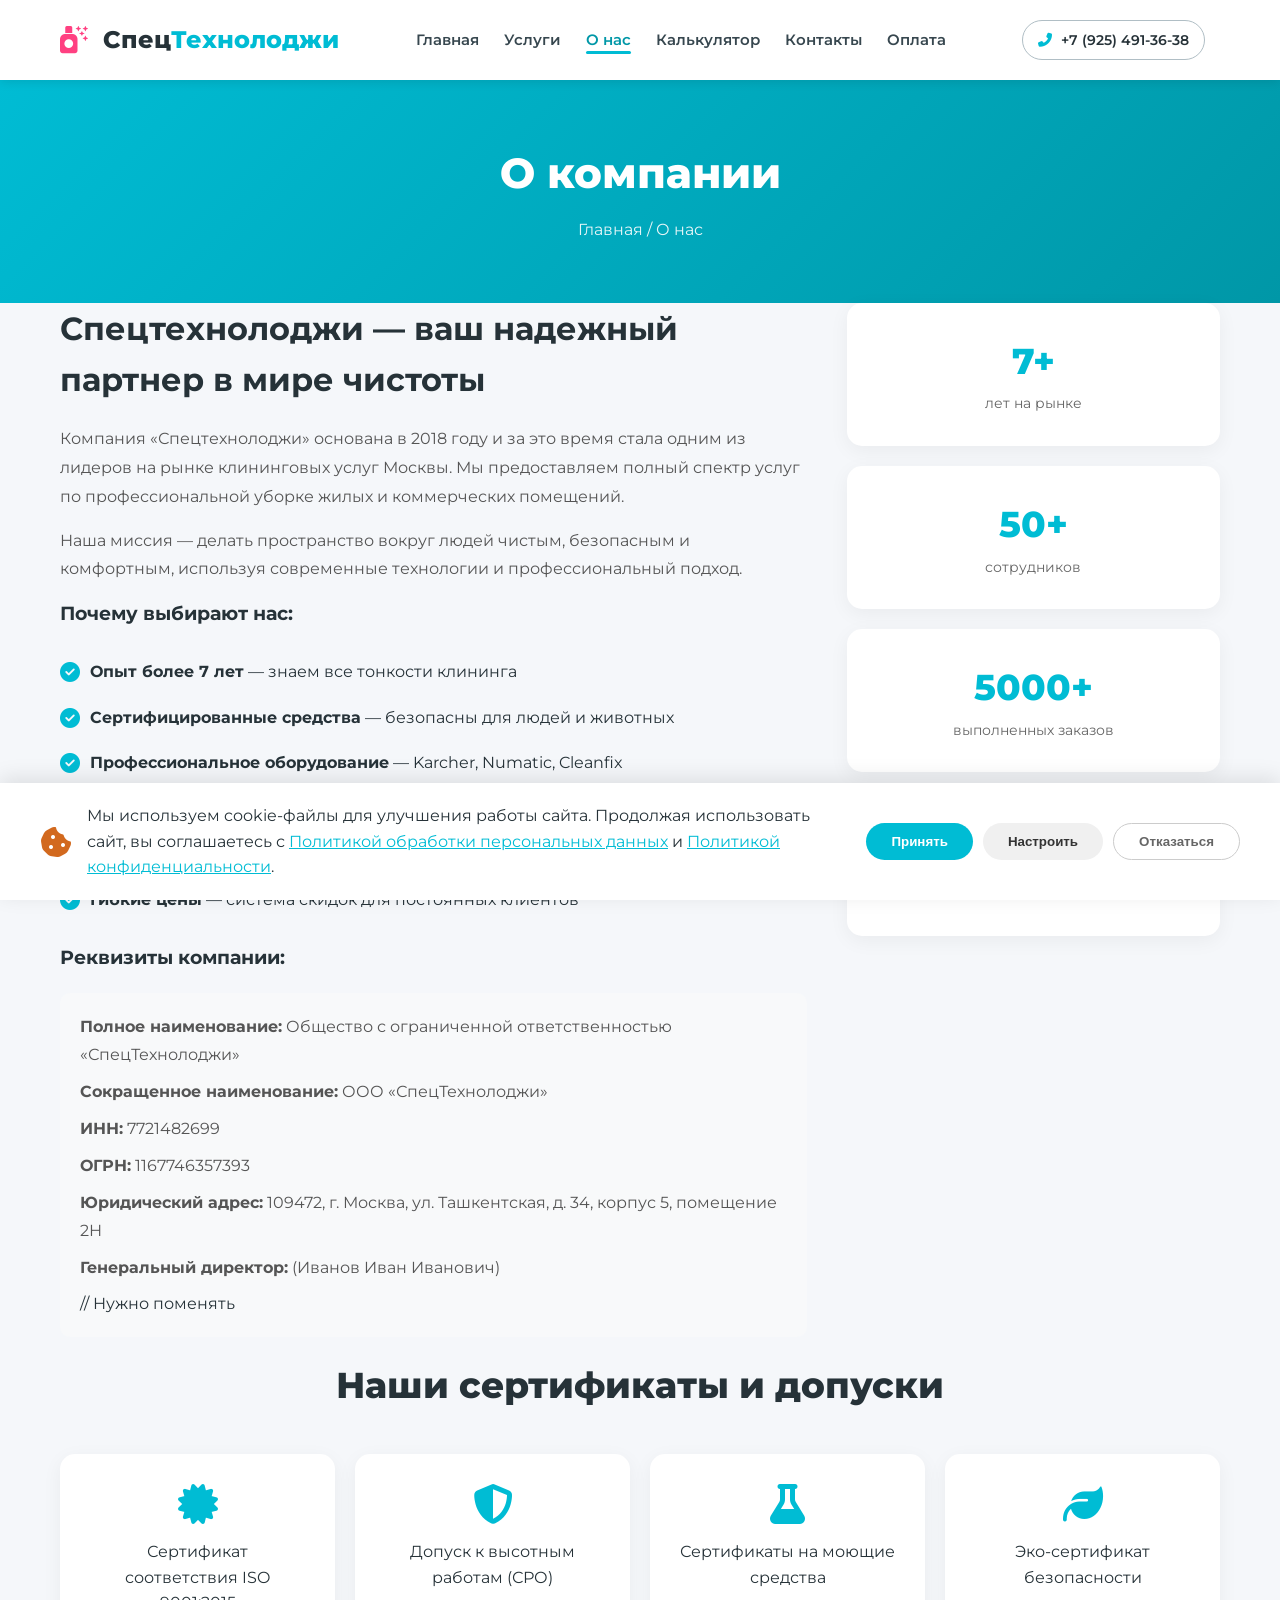
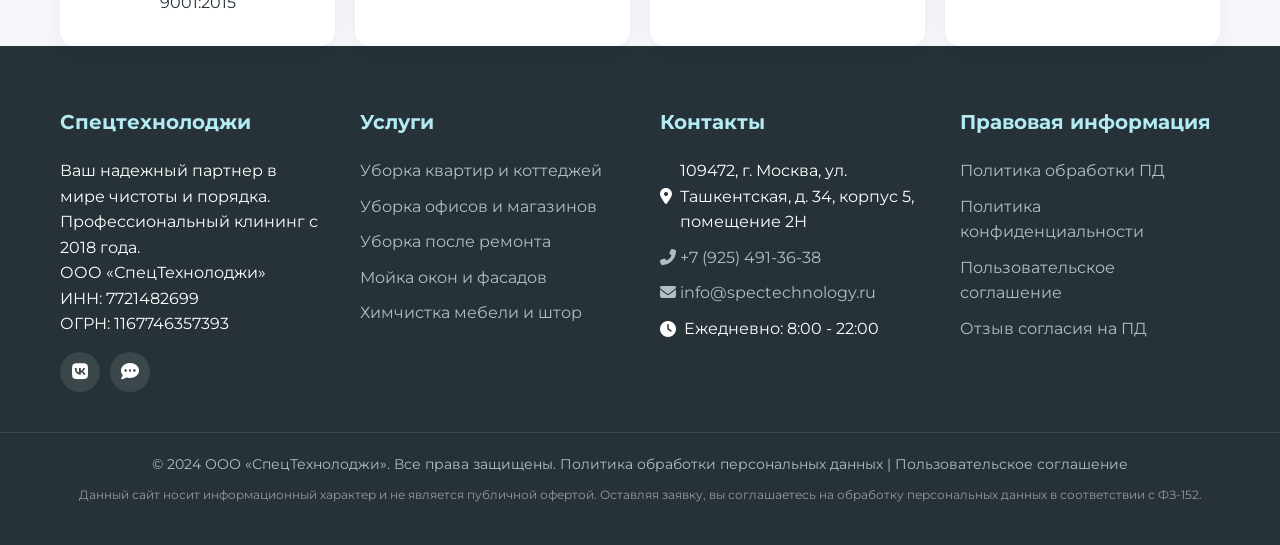
==== commit 3be7e111: "адаптация" ====
--- a/about.html
+++ b/about.html
@@ -62,12 +62,12 @@
                     
                     <h3>Почему выбирают нас:</h3>
                     <ul class="about-list">
-                        <li><i class="fas fa-check-circle"></i> <strong>Опыт более 7 лет</strong> — знаем все тонкости клининга</li>
-                        <li><i class="fas fa-check-circle"></i> <strong>Сертифицированные средства</strong> — безопасны для людей и животных</li>
-                        <li><i class="fas fa-check-circle"></i> <strong>Профессиональное оборудование</strong> — Karcher, Numatic, Cleanfix</li>
-                        <li><i class="fas fa-check-circle"></i> <strong>Обученный персонал</strong> — все сотрудники проходят стажировку</li>
-                        <li><i class="fas fa-check-circle"></i> <strong>Страхование ответственности</strong> — ваше имущество защищено</li>
-                        <li><i class="fas fa-check-circle"></i> <strong>Гибкие цены</strong> — система скидок для постоянных клиентов</li>
+                        <li><i class="fas fa-check-circle"></i> <span><strong>Опыт более 7 лет</strong> — знаем все тонкости клининга</span></li>
+                        <li><i class="fas fa-check-circle"></i> <span><strong>Сертифицированные средства</strong> — безопасны для людей и животных</span></li>
+                        <li><i class="fas fa-check-circle"></i> <span><strong>Профессиональное оборудование</strong> — Karcher, Numatic, Cleanfix</span></li>
+                        <li><i class="fas fa-check-circle"></i> <span><strong>Обученный персонал</strong> — все сотрудники проходят стажировку</span></li>
+                        <li><i class="fas fa-check-circle"></i> <span><strong>Страхование ответственности</strong> — ваше имущество защищено</span></li>
+                        <li><i class="fas fa-check-circle"></i> <span><strong>Гибкие цены</strong> — система скидок для постоянных клиентов</span></li>
                     </ul>
                     
                     <h3>Реквизиты компании:</h3>
@@ -124,13 +124,42 @@
         </section>
     </main>
 
+    <!-- ПОДВАЛ САЙТА -->
     <footer class="footer">
         <div class="container footer-container">
             <div class="footer-col">
                 <h4>Спецтехнолоджи</h4>
-                <p>Профессиональный клининг с 2018 года.</p>
+                <p>Ваш надежный партнер в мире чистоты и порядка. Профессиональный клининг с 2018 года.</p>
                 <p>ООО «СпецТехнолоджи»</p>
-                <p>ИНН: 7721482699 | ОГРН: 1167746357393</p>
+                <p>ИНН: 7721482699</p>
+                <p>ОГРН: 1167746357393</p>
+                <div class="footer-socials">
+                    <a href="https://vk.com/spectechnology" target="_blank" rel="noopener noreferrer" title="VK">
+                        <i class="fab fa-vk"></i>
+                    </a>
+                    <a href="https://max.ru/spectechnology" target="_blank" rel="noopener noreferrer" title="MAX">
+                        <i class="fas fa-comment-dots"></i>
+                    </a>
+                </div>
+            </div>
+            <div class="footer-col">
+                <h4>Услуги</h4>
+                <ul>
+                    <li><a href="services.html#house">Уборка квартир и коттеджей</a></li>
+                    <li><a href="services.html#office">Уборка офисов и магазинов</a></li>
+                    <li><a href="services.html#renovation">Уборка после ремонта</a></li>
+                    <li><a href="services.html#windows">Мойка окон и фасадов</a></li>
+                    <li><a href="services.html#furniture">Химчистка мебели и штор</a></li>
+                </ul>
+            </div>
+            <div class="footer-col">
+                <h4>Контакты</h4>
+                <ul>
+                    <li><i class="fas fa-map-marker-alt"></i> 109472, г. Москва, ул. Ташкентская, д. 34, корпус 5, помещение 2Н</li>
+                    <li><a href="tel:+79991234567"><i class="fas fa-phone-alt"></i> +7 (925) 491-36-38</a></li>
+                    <li><a href="mailto:info@spectechnology.ru"><i class="fas fa-envelope"></i> info@spectechnology.ru</a></li>
+                    <li><i class="fas fa-clock"></i> Ежедневно: 8:00 - 22:00</li>
+                </ul>
             </div>
             <div class="footer-col">
                 <h4>Правовая информация</h4>
@@ -142,13 +171,18 @@
                 </ul>
             </div>
         </div>
-        <div class="footer-bottom">
+        <div class="footer-bottom"> 
             <div class="container">
-                <p>&copy; 2024 ООО «СпецТехнолоджи». <a href="personal-data-policy.html">Политика обработки ПД</a></p>
-            </div>
+                <p>&copy; 2024 ООО «СпецТехнолоджи». Все права защищены. 
+                <a href="personal-data-policy.html">Политика обработки персональных данных</a> | 
+                <a href="terms-of-use.html">Пользовательское соглашение</a></p>
+                <p class="footer-disclaimer">
+                    Данный сайт носит информационный характер и не является публичной офертой. 
+                    Оставляя заявку, вы соглашаетесь на обработку персональных данных в соответствии с ФЗ-152.
+                </p>
         </div>
     </footer>
-
+       
     <script src="js/script.js"></script>
     <script src="js/cookie-consent.js"></script>
 </body>
--- a/css/style.css
+++ b/css/style.css
@@ -211,8 +211,8 @@
     text-decoration: none;
     transition: 0.3s;
 }
-.social-icon.wa { background: #25D366; }
-.social-icon.tg { background: #0088cc; }
+.social-icon.vk { background: #0077FF; }
+.social-icon.max { background: #6C4DF6; }
 .social-icon:hover { transform: scale(1.1); }
 
 /* Бургер-меню */
@@ -234,31 +234,47 @@
 
 .nav-contact-mobile { display: none; }
 
-/* ========== ГЕРОЙ ========== */
+/* ========== ГЕРОЙ С ВИДЕОФОНОМ ========== */
 .hero {
-    background: linear-gradient(135deg, #00BCD4 0%, #0097A7 50%, #006064 100%);
+    position: relative;
     min-height: 600px;
     display: flex;
     align-items: center;
-    position: relative;
     color: var(--white);
     overflow: hidden;
 }
 
-.hero::before {
-    content: '';
+/* Видеофон */
+.hero-video-bg {
     position: absolute;
-    top: -50%;
-    right: -10%;
-    width: 500px;
-    height: 500px;
-    background: rgba(255,255,255,0.05);
-    border-radius: 50%;
-}
-
+    top: 0;
+    left: 0;
+    width: 100%;
+    height: 100%;
+    object-fit: cover;
+    z-index: 0;
+}
+
+/* Затемнение поверх видео */
+.hero-overlay {
+    position: absolute;
+    top: 0;
+    left: 0;
+    width: 100%;
+    height: 100%;
+    background: linear-gradient(
+        135deg,
+        rgba(0, 188, 212, 0.85) 0%,
+        rgba(0, 151, 167, 0.75) 50%,
+        rgba(0, 96, 100, 0.8) 100%
+    );
+    z-index: 1;
+}
+
+/* Контент поверх видео */
 .hero-content {
     position: relative;
-    z-index: 1;
+    z-index: 2;
     padding: 80px 0;
     max-width: 650px;
 }
@@ -302,6 +318,26 @@
 .stat-label {
     font-size: 14px;
     opacity: 0.8;
+}
+
+/* Адаптивность для мобильных */
+@media (max-width: 768px) {
+    .hero {
+        min-height: 500px;
+    }
+    
+    .hero h1 {
+        font-size: 32px;
+    }
+    
+    .hero-stats {
+        flex-direction: column;
+        gap: 20px;
+    }
+    
+    .hero-buttons {
+        flex-direction: column;
+    }
 }
 
 /* ========== ПРЕИМУЩЕСТВА ========== */
@@ -379,68 +415,163 @@
 .services-grid {
     display: grid;
     grid-template-columns: repeat(auto-fit, minmax(300px, 1fr));
-    gap: 30px;
+    gap: 25px;
 }
 
 .service-card {
-    background: white;
-    padding: 40px 30px;
+    position: relative;
     border-radius: 20px;
-    box-shadow: 0 5px 20px rgba(0,0,0,0.05);
-    text-align: center;
-    transition: 0.3s;
+    overflow: hidden;
+    box-shadow: 0 5px 20px rgba(0,0,0,0.08);
+    transition: transform 0.3s, box-shadow 0.3s;
+    min-height: 320px;
     display: flex;
     flex-direction: column;
+    justify-content: flex-end;
 }
 
 .service-card:hover {
-    transform: translateY(-5px);
-    box-shadow: 0 10px 30px rgba(0,0,0,0.1);
+    transform: translateY(-8px);
+    box-shadow: 0 15px 35px rgba(0,0,0,0.15);
+}
+
+/* Фоновое фото */
+.service-card-bg {
+    position: absolute;
+    top: 0;
+    left: 0;
+    width: 100%;
+    height: 100%;
+    background-size: cover;
+    background-position: center;
+    transition: transform 0.5s;
+    z-index: 0;
+}
+
+.service-card:hover .service-card-bg {
+    transform: scale(1.1);
+}
+
+/* Затемнение для читаемости текста */
+.service-card-overlay {
+    position: absolute;
+    top: 0;
+    left: 0;
+    width: 100%;
+    height: 100%;
+    background: linear-gradient(
+        to bottom,
+        rgba(0, 0, 0, 0.1) 0%,
+        rgba(0, 0, 0, 0.5) 60%,
+        rgba(0, 0, 0, 0.85) 100%
+    );
+    z-index: 1;
+    transition: background 0.3s;
+}
+
+.service-card:hover .service-card-overlay {
+    background: linear-gradient(
+        to bottom,
+        rgba(0, 188, 212, 0.3) 0%,
+        rgba(0, 0, 0, 0.6) 50%,
+        rgba(0, 0, 0, 0.9) 100%
+    );
+}
+
+/* Контент карточки */
+.service-card-content {
+    position: relative;
+    z-index: 2;
+    color: white;
+    padding: 30px;
+    text-align: center;
 }
 
 .service-card-icon {
-    font-size: 50px;
-    color: var(--primary);
+    font-size: 40px;
+    color: var(--primary-light);
+    margin-bottom: 15px;
+    text-shadow: 0 2px 10px rgba(0,0,0,0.3);
+}
+
+.service-card h3 {
+    font-size: 19px;
+    margin-bottom: 10px;
+    color: white;
+    white-space: nowrap;
+    overflow: hidden;
+}
+
+.service-card p {
+    color: rgba(255,255,255,0.85);
     margin-bottom: 20px;
-}
-
-.service-card h3 {
-    font-size: 20px;
-    margin-bottom: 15px;
-}
-
-.service-card p {
-    color: #666;
-    margin-bottom: 20px;
-    line-height: 1.6;
-    flex-grow: 1;
+    line-height: 1.5;
+    font-size: 14px;
 }
 
 .service-card .btn-small {
-    margin-top: auto;
-    align-self: center;
+    background: rgba(255, 255, 255, 0.2);
+    color: white;
+    border: 1px solid rgba(255, 255, 255, 0.5);
+    backdrop-filter: blur(5px);
+    padding: 8px 20px;
+    font-size: 14px;
+    border-radius: 25px;
+    text-decoration: none;
+    display: inline-block;
+    margin-top: 5px;
+    transition: background 0.3s;
+}
+
+.service-card .btn-small:hover {
+    background: var(--primary);
+    border-color: var(--primary);
 }
 
 /* Специальная карточка CTA */
 .service-card-cta {
-    background: linear-gradient(135deg, #E0F7FA, #B2EBF2);
-    border: 2px dashed var(--primary);
-    justify-content: center;
+    justify-content: flex-end;
+}
+
+.service-card-cta .service-card-overlay {
+    background: linear-gradient(
+        to bottom,
+        rgba(0, 188, 212, 0.7) 0%,
+        rgba(0, 151, 167, 0.8) 60%,
+        rgba(0, 96, 100, 0.9) 100%
+    );
 }
 
 .service-card-cta .service-card-icon {
-    opacity: 0.6;
-}
-
-.service-card-cta h3 {
+    color: white;
+}
+
+.service-card-cta .btn-primary {
+    background: white;
     color: var(--primary-dark);
-}
-
-.service-card-cta .btn-primary {
-    background: linear-gradient(135deg, var(--primary), var(--primary-dark));
+    padding: 10px 25px;
+    border-radius: 25px;
+    text-decoration: none;
+    display: inline-block;
+    margin-top: 5px;
+    font-weight: 600;
+}
+
+.service-card-cta .btn-primary:hover {
+    background: var(--primary);
     color: white;
-    margin-top: auto;
-    align-self: center;
+}
+
+/* Адаптивность */
+@media (max-width: 768px) {
+    .services-grid {
+        grid-template-columns: 1fr;
+        gap: 20px;
+    }
+    
+    .service-card {
+        min-height: 280px;
+    }
 }
 
 /* ========== КАК МЫ РАБОТАЕМ ========== */
@@ -531,14 +662,22 @@
 .quick-form input[type="tel"],
 .quick-form input[type="email"],
 .quick-form input[type="number"] {
-    padding: 15px 25px;
+    width: 100%;
+    padding: 14px 20px;
     border: 2px solid transparent;
     border-radius: 50px;
-    flex: 1 1 250px;
     font-family: var(--font);
     font-size: 16px;
     transition: 0.3s;
     outline: none;
+    box-sizing: border-box;
+}
+.quick-form .btn-primary {
+    width: 100%;
+    padding: 14px 20px;
+    border-radius: 50px;
+    font-weight: 600;
+    font-size: 16px;
 }
 
 .quick-form input:focus {
@@ -559,8 +698,13 @@
 }
 
 .privacy-check a {
-    color: white;
+    color: var(--primary-dark);
     text-decoration: underline;
+    font-weight: 600;
+}
+
+.privacy-check a:hover {
+    color: var(--accent-dark);
 }
 
 .age-notice {
@@ -672,6 +816,10 @@
 
 .service-detail-content {
     flex: 1;
+    min-width: 0;
+    text-align: left;
+    word-wrap: break-word;
+    overflow-wrap: break-word;
 }
 
 .service-detail-content h2 {
@@ -706,19 +854,21 @@
 .service-prices {
     margin: 20px 0;
     display: flex;
-    align-items: baseline;
-    gap: 10px;
+    flex-direction: column;
+    gap: 5px;
 }
 
 .price {
-    font-size: 28px;
+    font-size: 26px;
     font-weight: 800;
     color: var(--primary-dark);
+    line-height: 1.2;
 }
 
 .price-note {
-    font-size: 14px;
+    font-size: 13px;
     color: #999;
+    line-height: 1.3;
 }
 
 /* ========== О КОМПАНИИ ========== */
@@ -728,6 +878,12 @@
     gap: 40px;
     align-items: start;
 }
+@media (max-width: 992px) {
+    .about-grid {
+        grid-template-columns: 1fr;
+        gap: 30px;
+    }
+}
 
 .about-text h2 {
     font-size: 32px;
@@ -746,11 +902,26 @@
     padding: 0;
 }
 
+.about-list {
+    list-style: none;
+    padding: 0;
+    margin: 20px 0;
+    text-align: left;
+}
+
 .about-list li {
     padding: 10px 0;
     display: flex;
-    align-items: center;
+    align-items: flex-start;
     gap: 10px;
+    text-align: left;
+}
+
+.about-list li i {
+    flex-shrink: 0;
+    margin-top: 3px;
+    color: var(--primary);
+    font-size: 20px;
 }
 
 .about-list li i {
@@ -910,6 +1081,14 @@
     display: grid;
     grid-template-columns: 1fr 1fr;
     gap: 40px;
+    align-items: start;
+}
+
+@media (max-width: 992px) {
+    .contact-grid {
+        grid-template-columns: 1fr;
+        gap: 30px;
+    }
 }
 
 .contact-methods {
@@ -921,14 +1100,32 @@
 
 .contact-method {
     display: flex;
-    align-items: center;
-    gap: 15px;
+    align-items: flex-start;
+    gap: 12px;
     padding: 15px 20px;
     border-radius: 15px;
     text-decoration: none;
     transition: 0.3s;
     background: white;
     box-shadow: 0 2px 10px rgba(0,0,0,0.05);
+    min-width: 0;
+}
+
+.contact-method i {
+    flex-shrink: 0;
+    width: 24px;
+    text-align: center;
+    margin-top: 2px;
+}
+
+.contact-method div {
+    min-width: 0;
+}
+
+.contact-method strong,
+.contact-method span {
+    word-break: break-word;
+    overflow-wrap: break-word;
 }
 
 .contact-method:hover {
@@ -1082,6 +1279,16 @@
     border-radius: 20px;
     overflow: hidden;
     box-shadow: 0 5px 20px rgba(0,0,0,0.05);
+    width: 100%;
+    max-width: 1200px;
+    margin: 0 auto;
+}
+
+.map-placeholder iframe {
+    display: block;
+    width: 100%;
+    height: 450px;
+    border: 0;
 }
 
 /* ========== ПОДВАЛ ========== */
@@ -1149,10 +1356,32 @@
 .footer-bottom {
     border-top: 1px solid rgba(255,255,255,0.1);
     margin-top: 40px;
-    padding-top: 20px;
+    padding: 20px 15px;
     text-align: center;
     font-size: 14px;
     color: var(--gray);
+    width: 100%;
+    display: block;
+}
+
+.footer-bottom .container {
+    max-width: 100%;
+    width: 100%;
+    text-align: center;
+    padding: 0 15px;
+}
+
+.footer-bottom .container {
+    width: 100%;
+    text-align: center;
+}
+.footer {
+    display: flex;
+    flex-direction: column;
+}
+
+.footer-bottom {
+    order: 1;
 }
 
 .footer-disclaimer {
@@ -1218,108 +1447,276 @@
 .input-wrapper input {
     width: 100%;
 }
-
-/* ========== АДАПТИВНОСТЬ ========== */
+/* ========== ИСПРАВЛЕНИЕ ТЕКСТА В УСЛУГАХ ========== */
+.service-detail-content {
+    flex: 1;
+    min-width: 0;
+    text-align: left;
+}
+
+.service-detail-content h2 {
+    text-align: left;
+    font-size: 24px;
+    line-height: 1.3;
+    word-break: normal;
+    overflow-wrap: normal;
+    hyphens: none;
+    margin-bottom: 12px;
+}
+
+.service-detail-content h3 {
+    text-align: left;
+    word-break: normal;
+    overflow-wrap: normal;
+    hyphens: none;
+}
+
+.service-detail-content ul {
+    text-align: left;
+    padding-left: 0;
+    margin: 0;
+}
+
+.service-detail-content ul li {
+    text-align: left;
+    display: block;
+    padding-left: 22px;
+    position: relative;
+    word-break: normal;
+    overflow-wrap: normal;
+    hyphens: none;
+    line-height: 1.5;
+}
+
+.service-detail-content ul li::before {
+    content: '✓';
+    position: absolute;
+    left: 0;
+    color: var(--primary);
+    font-weight: bold;
+}
+
 @media (max-width: 1024px) {
-    .about-grid {
-        grid-template-columns: 1fr;
-    }
-    
-    .contact-grid {
-        grid-template-columns: 1fr;
-    }
+    .nav-list { gap: 15px; }
+    .nav-link { font-size: 13px; }
+    .btn-phone { font-size: 12px; padding: 6px 10px; }
+    .social-icon { width: 30px; height: 30px; font-size: 14px; }
 }
 
 @media (max-width: 768px) {
+    .header-container {
+        flex-wrap: wrap;
+        height: auto;
+        padding: 10px 20px;
+    }
+    .logo { order: 1; }
+    .burger-menu { display: flex; order: 3; }
     .nav {
         display: none;
-    }
-    
+        order: 4;
+        width: 100%;
+    }
     .nav.active {
         display: block;
-        position: absolute;
-        top: 80px;
-        left: 0;
         background: white;
-        width: 100%;
         padding: 20px;
-        box-shadow: 0 5px 10px rgba(0,0,0,0.1);
-    }
-    
+    }
     .nav.active .nav-list {
         flex-direction: column;
         gap: 15px;
-    }
-    
+        text-align: center;
+    }
+    .header-actions { order: 2; }
     .header-actions .btn-phone,
-    .social-links-header {
-        display: none;
-    }
-    
-    .burger-menu {
-        display: flex;
-    }
-    
-    .nav-contact-mobile {
-        display: flex;
-        gap: 10px;
-        margin-top: 20px;
-        flex-wrap: wrap;
-    }
-    
-    .hero h1 {
+    .social-links-header { display: none; }
+
+    .hero h1 { font-size: 32px; }
+    .hero-stats { flex-direction: column; gap: 20px; }
+    .hero-buttons { flex-direction: column; }
+
+    .steps { flex-direction: column; }
+    .step-arrow { transform: rotate(90deg); }
+
+    .features { margin-top: 30px; }
+
+    .service-card h3 { font-size: 16px; }
+
+    .quick-form .form-group { padding: 0 15px; }
+}
+@media (max-width: 768px) {
+    .services-grid {
+        grid-template-columns: 1fr;
+        gap: 20px;
+    }
+
+    .service-card {
+        min-height: 260px;
+        justify-content: flex-end;
+    }
+
+    .service-card-content {
+        padding: 20px 15px;
+    }
+
+    .service-card h3 {
+        font-size: 17px;
+        white-space: normal; /* разрешаем перенос */
+        overflow: visible;
+        text-overflow: clip;
+    }
+
+    .service-card p {
+        font-size: 13px;
+        line-height: 1.4;
+        margin-bottom: 15px;
+    }
+
+    .service-card-icon {
         font-size: 32px;
-    }
-    
-    .hero-stats {
-        flex-direction: column;
-        gap: 20px;
-    }
-    
-    .hero-buttons {
-        flex-direction: column;
-    }
-    
-    .steps {
-        flex-direction: column;
-    }
-    
-    .step-arrow {
-        transform: rotate(90deg);
-    }
-    
+        margin-bottom: 10px;
+    }
+}
+@media (max-width: 480px) {
+    .service-card {
+        min-height: 240px;
+    }
+
+    .service-card h3 {
+        font-size: 16px;
+    }
+
+    .service-card p {
+        font-size: 12px;
+    }
+
+    .service-card-content {
+        padding: 15px 12px;
+    }
+}
+@media (max-width: 768px) {
+    .service-prices {
+        margin: 15px 0;
+        gap: 3px;
+    }
+
+    .price {
+        font-size: 22px;
+    }
+
+    .price-note {
+        font-size: 12px;
+    }
+}
+@media (max-width: 768px) {
     .service-detail-card {
-        flex-direction: column;
-        text-align: center;
-    }
-    
-    .service-detail-image {
-        margin: 0 auto;
-    }
-    
-    .features {
-        margin-top: 30px;
-    }
-    
-    .quick-form .form-group {
-        flex-direction: column;
+        padding: 20px;
+    }
+
+    .service-detail-content h2 {
+        font-size: 20px;
+    }
+
+    .service-detail-content ul li {
+        font-size: 14px;
+        line-height: 1.4;
+    }
+}
+@media (max-width: 768px) {
+    .service-detail-card {
+        padding: 20px 15px;
+    }
+
+    .service-detail-content h2 {
+        font-size: 20px;
+    }
+
+    .service-detail-content ul li {
+        font-size: 14px;
+        padding-left: 20px;
+    }
+}
+@media (max-width: 768px) {
+    .about-text h2 {
+        font-size: 24px;
+        text-align: left;
+        line-height: 1.3;
+    }
+
+    .about-text p {
+        font-size: 15px;
+        line-height: 1.6;
+        text-align: left;
+    }
+
+    .about-list li {
+        font-size: 14px;
+        align-items: flex-start;
+        gap: 8px;
+    }
+
+    .about-stats {
+        display: grid;
+        grid-template-columns: 1fr 1fr;
+        gap: 15px;
+    }
+
+    .stat-card {
+        padding: 20px;
+    }
+
+    .stat-big {
+        font-size: 28px;
     }
 }
 
 @media (max-width: 480px) {
-    .hero {
-        min-height: 400px;
-    }
-    
-    .hero h1 {
-        font-size: 28px;
-    }
-    
-    .section-title {
-        font-size: 28px;
-    }
-    
-    .page-header h1 {
-        font-size: 32px;
-    }
-}+    .about-stats {
+        grid-template-columns: 1fr;
+    }
+
+    .stat-card {
+        padding: 15px;
+    }
+
+    .about-text h2 {
+        font-size: 22px;
+    }
+}
+@media (max-width: 768px) {
+    .contact-form-wrapper {
+        padding: 25px 20px;
+    }
+
+    .contact-form {
+        gap: 15px;
+    }
+
+    .form-field input,
+    .form-field select,
+    .form-field textarea {
+        font-size: 15px;
+        padding: 12px;
+    }
+
+    .contact-method {
+        padding: 12px 15px;
+    }
+}
+
+@media (max-width: 480px) {
+    .contact-info h2 {
+        font-size: 22px;
+    }
+
+    .contact-method {
+        padding: 10px 12px;
+    }
+
+    .contact-method strong {
+        font-size: 15px;
+    }
+
+    .contact-method span {
+        font-size: 13px;
+    }
+}
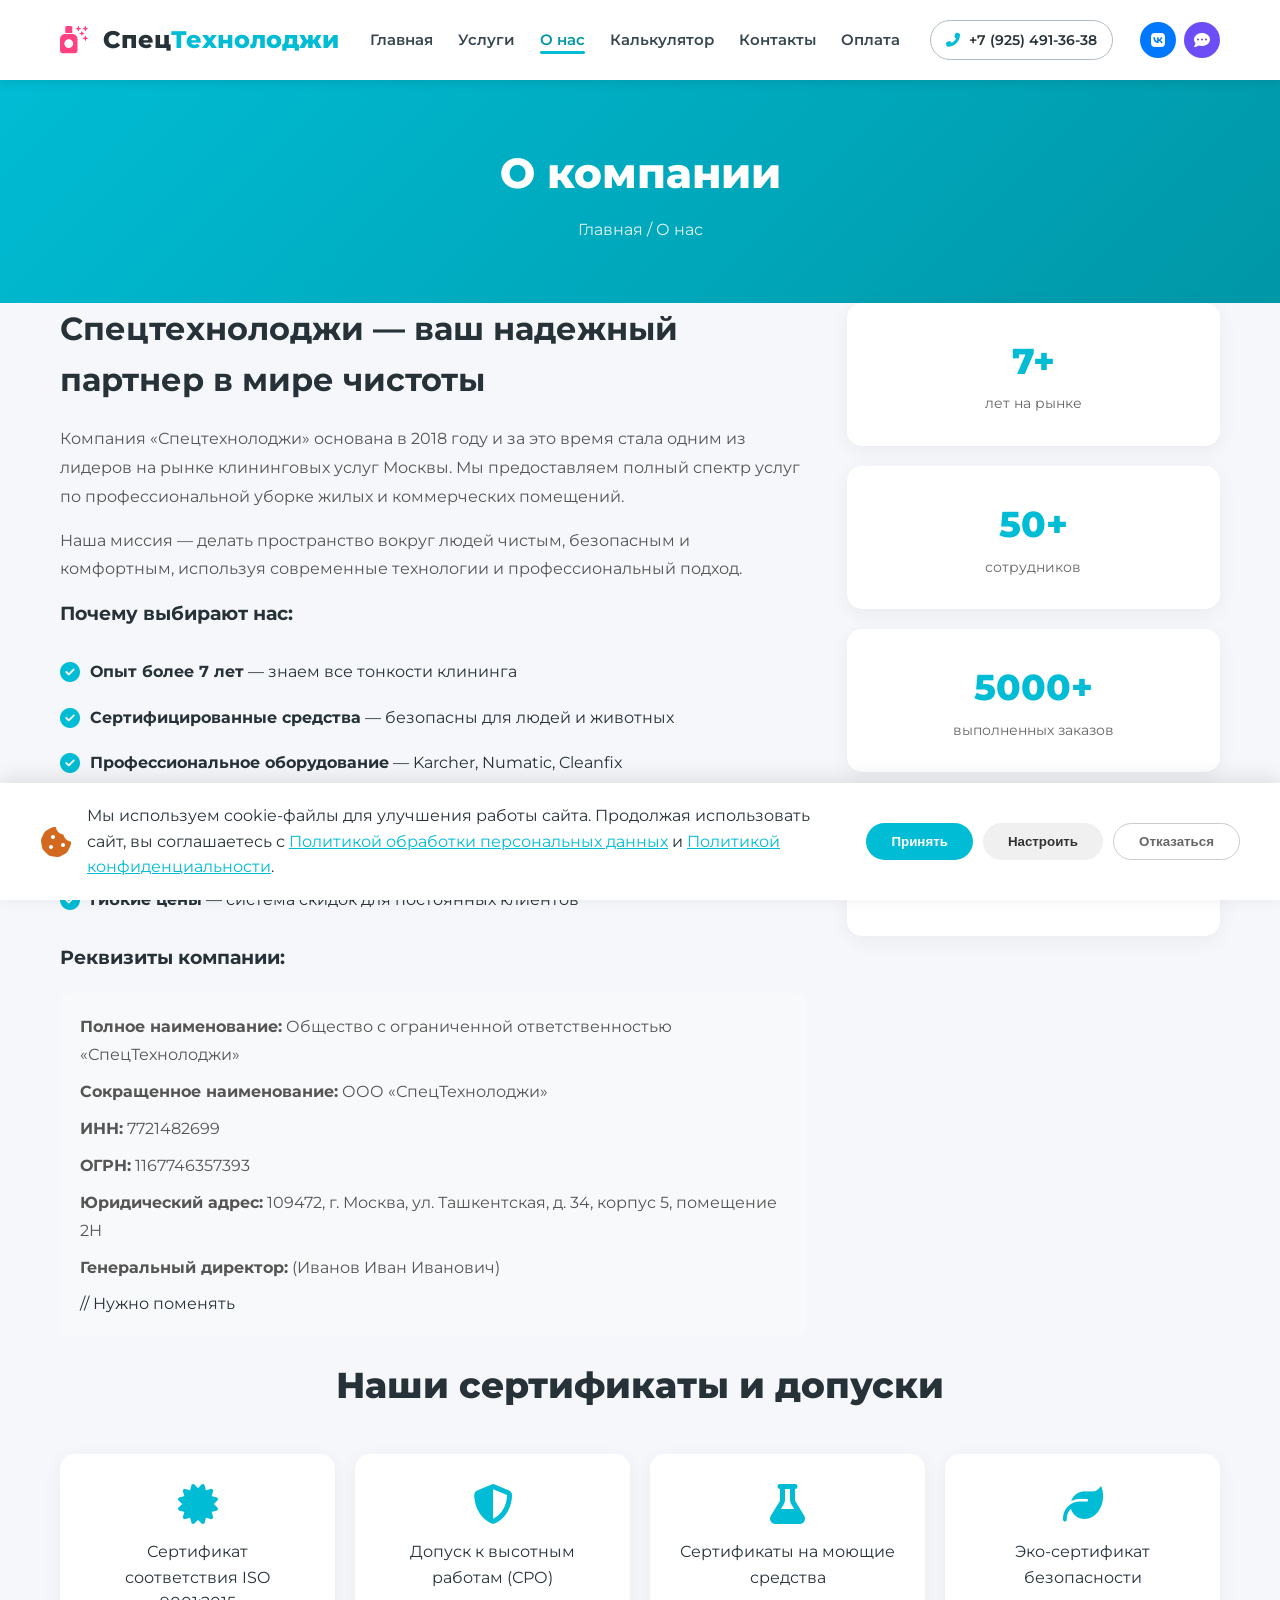
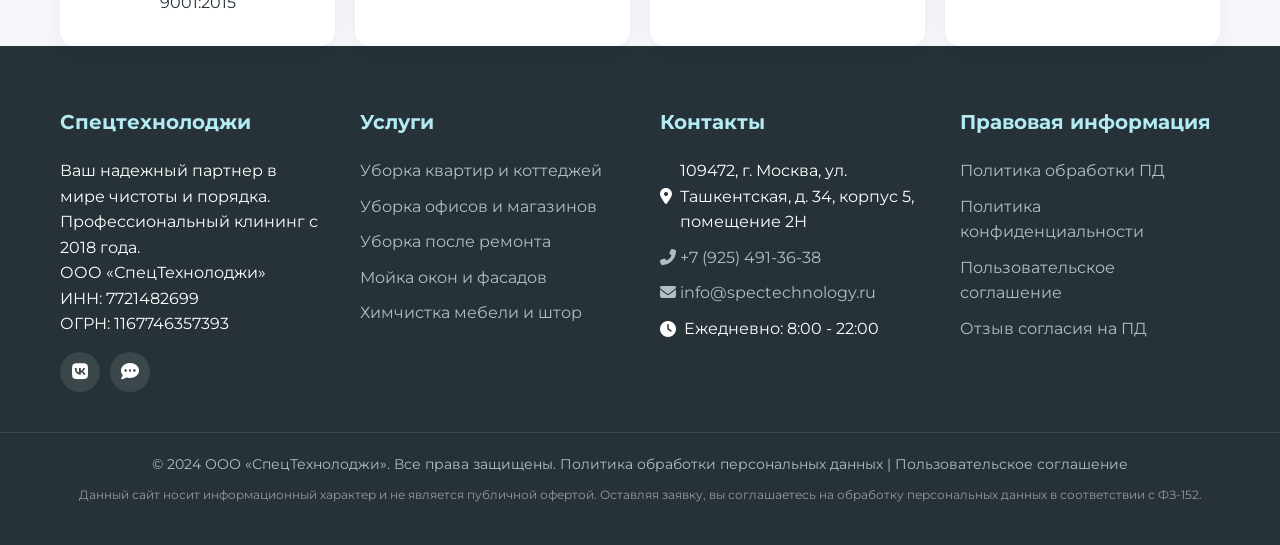
==== commit b52ca25d: "политика" ====
--- a/about.html
+++ b/about.html
@@ -28,17 +28,21 @@
                     <li><a href="contact.html" class="nav-link">Контакты</a></li>
                     <li><a href="payment.html" class="nav-link">Оплата</a></li>
                 </ul>
-                <div class="nav-contact-mobile">
-                    <a href="tel:+79254913638" class="btn btn-call-mobile"><i class="fas fa-phone-alt"></i> Позвонить</a>
-                    <a href="https://wa.me/79254913638" class="btn btn-wa-mobile" target="_blank" rel="noopener noreferrer"><i class="fab fa-whatsapp"></i> WhatsApp</a>
-                    <a href="https://t.me/SpecTechnologyBot" class="btn btn-tg-mobile" target="_blank" rel="noopener noreferrer"><i class="fab fa-telegram-plane"></i> Telegram</a>
-                </div>
+                
             </nav>
             <div class="header-actions">
                 <a href="tel:+79254913638" class="btn btn-phone"><i class="fas fa-phone-alt"></i> +7 (925) 491-36-38</a>
                 <button class="burger-menu" id="burger-btn" aria-label="Открыть меню" aria-expanded="false">
                     <span></span><span></span><span></span>
                 </button>
+                <div class="social-links-header">
+                <a href="https://vk.com/spectechnology" target="_blank" rel="noopener noreferrer" class="social-icon vk" title="VK">
+                    <i class="fab fa-vk"></i>
+                </a>
+                <a href="https://max.ru/spectechnology" target="_blank" rel="noopener noreferrer" class="social-icon max" title="MAX">
+                    <i class="fas fa-comment-dots"></i>
+                </a>
+            </div>
             </div>
         </div>
     </header>
